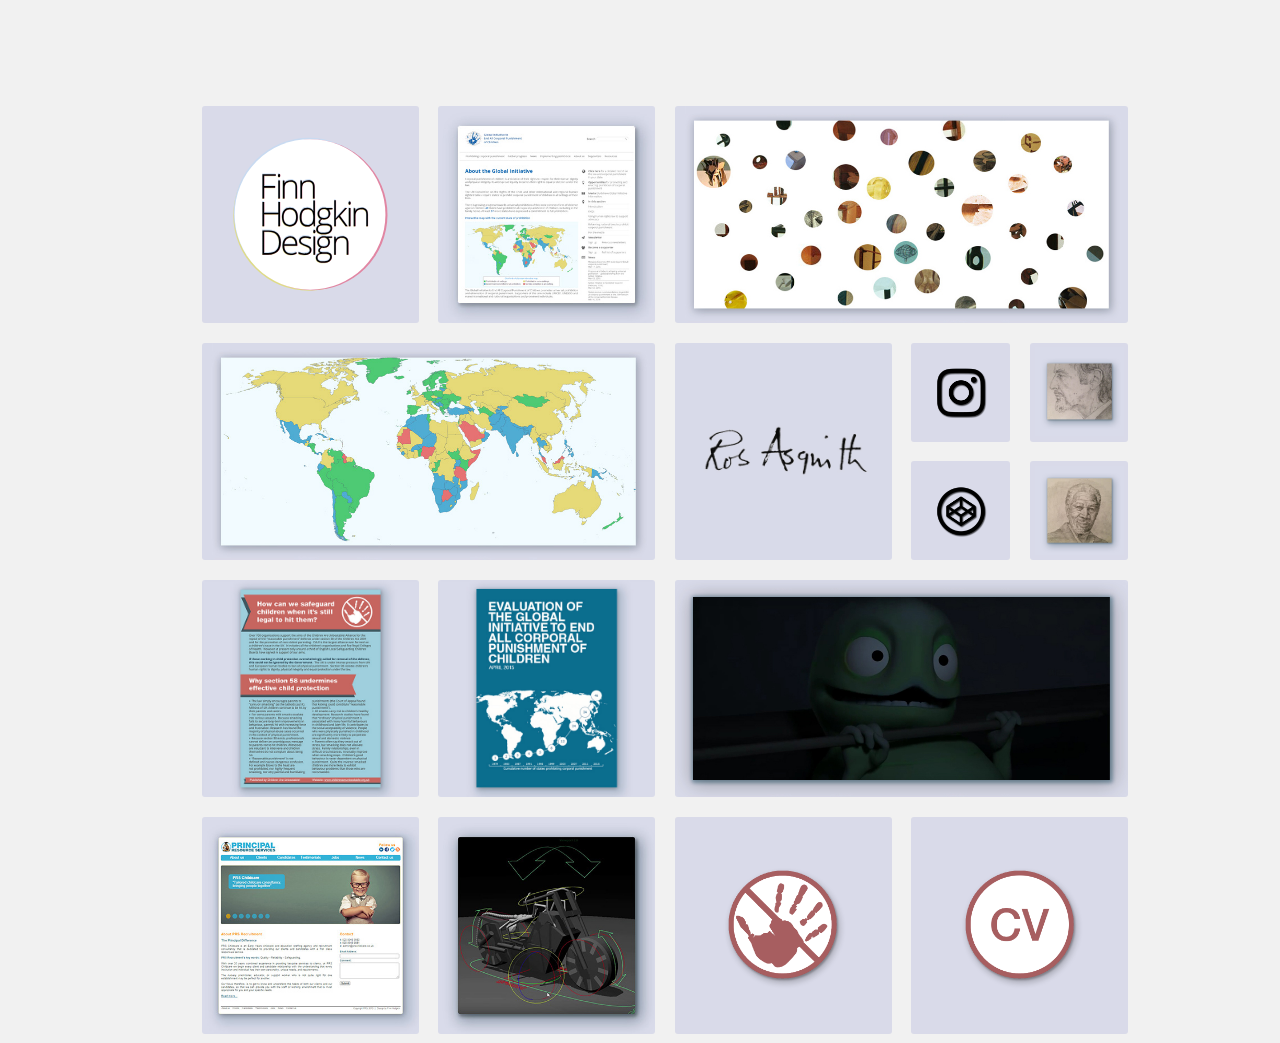
==== index.html @ 70758315 "Initial commit" ====
<!DOCTYPE html PUBLIC "-//W3C//DTD XHTML 1.1//EN" 
   "http://www.w3.org/TR/xhtml11/DTD/xhtml11.dtd">
<html xmlns="http://www.w3.org/1999/xhtml" xml:lang="en">

<head>
<title>Finn Hodgkin Design</title>
<meta http-equiv="content-type" content="text/html; charset=utf-8" />
<meta name="viewport" content="initial-scale=1">

<link rel="stylesheet" href="style.css" type="text/css" media="screen,projection" />
<script src="https://ajax.googleapis.com/ajax/libs/jquery/1.11.1/jquery.min.js"></script>

<script type='text/javascript'>
$(document).ready(function(){	
	var i = 1;
	var active = "";
	var current = "";
		
	$('.image1').click(function(event) {
		event.preventDefault();			
		$(".timage").fadeIn(300).addClass('active-slide').addClass('timagec');		
    });
	$('.image2').click(function(event) {
		event.preventDefault();			
		$(".timage").fadeIn(300).addClass('active-slide').removeClass('timageb').removeClass('timagec').addClass('timagea');		
    });
	$('.image3').click(function(event) {
		event.preventDefault();			
		$(".timage").fadeIn(300).addClass('active-slide').removeClass('timagec').addClass('timageb');		
    });
	$('.timage').on('click', function(){
		$(".timage").fadeOut(300).removeClass('active-slide');		
    });
	
	$('#wrapper a').bind('click', function(e){
		current = $(this).attr("href");
		
		if($('#hiddenMobileTest').css('float') === 'left'){
			if(active === current){
				console.log(active, current);
			}
			else{
				e.preventDefault();
				console.log(active, current);
				active = $(this).attr("href");
			}
		}
		});
	
	});
	
	
	
$(window).on('load resize', function () {
    var div = $('.smallBox');
	var div2 = $('.bigBox');
	var div4 = $('.tinyBox');
	var timage = $('.timage');
    var width = div.width();
	var div3 = $('#wrapper');
    var marginL = div3.css('margin-left').replace("px", "");
	var width3 = div4.width();	
	var margin = marginL / 2;	
	var timageS = width*2;
	
	var getMargin = +div.css('margin-left').replace("px", "");
	
	div4.css('height', width3);
	div3.css('marginTop', margin + "px");
	div3.css('marginBottom', margin + "px");    
    div.css('height', width);
	div2.css('height', width);	
	timage.css('margin', getMargin + "px")
	timage.css('height', ((width + getMargin)*2));
	timage.css('width', ((width + getMargin)*2));
	});	
	
</script>
</head>
 
<body>
	<div id="wrapper">	
		
		<div class="smallBox" style="background:url('images/LogoWhite.svg') center center no-repeat #d9dae9;background-size: 75% 75%;">
			<div class="boxNoHover">
				<div style="padding-top:50%;padding-top:50%;"></div>
			</div>				
		</div>		
		<a href="DraftGIHome/GI-draft.html" target="_blank">
			<div class="smallBox" class="smallBox" style="background:url('images/GI-Draft.jpg') center center no-repeat #d9dae9; background-size: 124% 124%;">
				<div class="boxHover"></div>				
				<div class="textLine lineLeft"></div>
				<div class="textSlide slideLeft"><h3 style="color:#ec008c;">Global Initiative</h3>2016<br/><br/>First draft pre-code redesign of the Global Initiative website.</div>
			</div>
		</a>	
				
		<a href="http://www.kevinhope.co.uk/" target="_blank">
			<div class="bigBox" style="background:url('images/kevin.jpg') center center no-repeat #fff;background-size: 100% 100%;">
				<div class="boxHover"></div>
				<div class="textLineBig"></div>
				<div class="textSlideBig"><h3 style="color:#ec008c;">Kevin Hope</h3>2009<br/><br/>Portfolio site for the illustrator and sculptor Kevin Hope.</div>
				<div class="textLineBigHR"></div>
			</div>
		</a>
		<a href="http://www.endcorporalpunishment.org/interactive-map" target="_blank">
			<div class="bigBox" style="background:url('images/map.jpg') center center no-repeat #000;background-size: 100% 100%;">
					<div class="boxHover"></div>
					<div class="textLineBig" style="height:100%;"></div>
					<div class="textSlideBig" style="height:90%;"><h3 style="color:#ec008c;">Interactive map</h3>2016<br/><br/>An interactive map of the world displaying the current status of the law on corporal punishment in every state and territory. <br/><br/>Design and implementation by Finn Hodgkin.</div>
			</div>
		</a>	
		<div class="clearBig"></div>
		<div class="imageBox">
			<div class="timage">
				<p class="closeTimage">click to close</p>
			</div>
		</div>
		
		<a href="http://www.rosasquith.co.uk/" target="_blank">	
			<div class="smallBox" style="background:url('images/ros.jpg') center center no-repeat #d9dae9;background-size: 100%;">		
					<div class="boxHover"></div>
					<div class="textLine lineCenter"></div>
					<div class="textSlide slideCenter"><h3 style="color:#ec008c;">Ros Asquith</h3>2015<br/><br/>Migrated site to Wordpress. Full re-design currently in progress.</div>
			</div>
		</a>
		<a href="https://www.instagram.com/finnstagram90/" target="_blank">
			<div class="tinyBox" style="background:url('images/insta.png') center center no-repeat #d9dae9; background-size: 75% 75%;">
				<div class="boxHover"></div>	
				<div class="textSlide slideTiny"><h3 style="text-align: center; color:#ec008c;"><br /><br />Instagram</h3></div>
							
			</div>
		</a>
		
		
		<a href="" class="image3">
			<div class="tinyBox" style="background:url('images/al.jpg') center center no-repeat #d9dae9; background-size: 90% 90%;">
				<div class="boxHover"></div>	
				<div class="textSlide slideTiny"><h3 style="text-align: center; color:#ec008c;"><br /><br />View</h3></div>
				
			</div>
		</a>
		<a href="http://codepen.io/finnhodgkin/" target="_blank">
			<div class="tinyBox" style="background:url('images/codepen.png') center center no-repeat #d9dae9; background-size: 75% 75%;">
				<div class="boxHover"></div>	
				<div class="textSlide slideTiny"><h3 style="text-align: center; color:#ec008c;"><br /><br />Codepen</h3></div>
							
			</div>
		</a>
		<a href="" class="image2">
			<div class="tinyBox" style="background:url('images/morgan.jpg') center center no-repeat #d9dae9; background-size: 90% 90%;">
				<div class="boxHover"></div>	
				<div class="textSlide slideTiny"><h3 style="text-align: center; color:#ec008c;"><br /><br />View</h3></div>
				
			</div>
		</a>
		
		
		<div class="clear"></div>
		<a href="images/LeafletCAU.pdf" target="_blank">
			<div class="smallBox" style="background:url('images/leaflet.jpg') center center no-repeat #d9dae9;background-size: 100% 100%;">
				<div class="boxHover"></div>				
				<div class="textLine"></div>
				<div class="textSlide"><h3 style="color:#fee900;">Children Are Unbeatable!</h3>2015<br/><br/>Recruitment leaflet for the Children Are Unbeatable! Alliance UK.</div>
			</div>
		</a>
		<a href="images/GI-Evaluation.pdf" target="_blank">
			<div class="smallBox" style="background:url('images/gi-evaluation.jpg') center center no-repeat #d9dae9;background-size: 100% 100%;">
				<div class="boxHover"></div>				
				<div class="textLine lineRight"></div>
				<div class="textSlide slideRight"><h3 style="color:#fee900;">Global Initiative</h3>2015<br/><br/>Sixty page evaluation report for the Global Initiative. Layout and design by Finn.</div>
			</div>
		</a>
		<a href="https://www.youtube.com/watch?v=z1DUtppc62E" target="_blank">
			<div class="bigBox" style="background:url('images/paint.jpg') center center no-repeat #000;background-size: 100% 100%;">
					<div class="boxHover"></div>
					<div class="textLineBig" style="height:100%;"></div>
					<div class="textSlideBig" style="height:90%;"><h3 style="color:#00aeef;">Scenes from Paint</h3>2012<br/><br/>Rendered scenes from an unfinished CGI animation project.<br/><br/>Rendering, lighting, rigging and animation by Finn Hodgkin.</div>
			</div>
		</a>
		<a href="https://www.prs-recruitment.net" target="_blank">
			<div class="smallBox" style="background:url('images/PRS.jpg') center center no-repeat #d9dae9;background-size: 124% 124%;">
					<div class="boxHover"></div>	
					<div class="textLine"></div>
					<div class="textSlide"><h3 style="color:#ec008c;">PRS Recruitment</h3>2013<br/><br/>Wordpress re-design for an early years recruitment agency.</div>
			</div>
		</a>
		<a href="https://www.youtube.com/watch?v=R2-qhU2snUc" target="_blank">
			<div class="smallBox" class="smallBox" style="background:url('images/rigging.jpg') center center no-repeat #d9dae9; background-size: 124% 124%;">
				<div class="boxHover"></div>				
				<div class="textLine lineRight"></div>
				<div class="textSlide slideRight"><h3 style="color:#00aeef;">Rigging reel</h3>2012<br/><br/>Reel of rigging work in Maya.</div>
			</div>
		</a>		
		<a href="http://www.childrenareunbeatable.org.uk/" class="touch" target="_blank">
			<div class="smallBox" style="background:url('images/CAU.png') center center no-repeat #d9dae9;background-size: 60% 60%;">
				<div class="boxHover"></div>				
				<div class="textLine"></div>
				<div class="textSlide"><h3 style="color:#ec008c;">Children Are Unbeatable!</h3>2015<br/><br/>Responsive website and logo design for an anti-smacking charity based in the UK.</div>
			</div>
		</a>		
		<a href="images/FinnHodgkin-CV-2016.pdf" class="touch" target="_blank">
			<div class="smallBox" style="background:url('images/CV.png') center center no-repeat #d9dae9;background-size: 60% 60%;">
				<div class="boxHover"></div>				
				<div class="textLine lineRight"></div>
				<div class="textSlide slideRight"><h3 style="color:#fee900;">CV</h3>2016<br/><br/>Up to date PDF with information on Finn's employment and education history.</div>
			</div>
		</a>
		
		<div class="clear"></div>
		<div id="hiddenMobileTest"></div>
		
	</div>
	
	<div class="testing"></div>
	
</body>
</html>
---- style.css ----
body, html {margin: 0;padding:0;height: 100%;
	font-family: 'Century Gothic', sans-serif;
	font-size: .9vw;
	background-color: #f1f1f1;
}
#wrapper{
	width: 77%;
	margin-left: 15%;
	margin-right: 15%;
	overflow: hidden;}

/*--------------TITLETEXT---------------*/
.title{
	font-size: 2.1vw;
	text-shadow: none;
	margin-top: 22.5%;
	padding-top: 0%;}
h1 {margin: 0;padding: 0;font-weight: normal;
	font-size: 4vw;}
h2 {font-weight: normal;margin: 0;text-align: left;
	padding-left: 10.5%;padding-right: 5%;
	font-size: 1.7vw;
	text-shadow: .5px .5px #3080d2;}
h3 {margin: 0;padding: 0;font-weight: normal;
	font-size: 1.1vw;
	text-shadow: .3px .3px #000;}

/*--------------MAINBOXES---------------*/
.tinyBox{background-color: #d9dae9;overflow: hidden;float: left;position: relative;
	width: 10%;
	margin: 1%; border-radius: 3px;}
.smallBox{float: left;position: relative;overflow: hidden;background-color: #d9dae9;
	width: 22%;
	margin: 1%; border-radius: 3px;}
.bigBox{
	width: 46%;
	background-color: #ebebeb;
	overflow: hidden;
	margin: 1%;
	float: left;
	position: relative; border-radius: 3px;
}


/*--------------IMAGEBOX---------------*/
.imageBox{position: relative; width: 0px; height: 0px;z-index: 15; float: left; background-color: #000;}
.timage{
	position: absolute;
	z-index: 15;
	display: none;
	background:url('images/faces.jpg') center center no-repeat #d9dae9; background-size: 100% 100%;
}
.closeTimage{text-align:center;padding-top:4.5%;color:#9194a6;font-size:135%;}
.timagea{background:url('images/morgan.jpg') center center no-repeat #d9dae9; background-size: 100% 100%;}.timageb{background:url('images/al.jpg') center center no-repeat #d9dae9; background-size: 100% 100%;}.timagec{background:url('images/faces.jpg') center center no-repeat #d9dae9; background-size: 100% 100%;}
.active-slide{
	display: block;
}


/*-------TEXT-BOXES-AND-HOVERS---------*/
.textSlide{
	top:0;left:0;
	position: absolute;
	margin-left:-105%;
	transition: all .6s ease;
	margin-top: 47%;
	width: 90%;
	height: 48%;
	padding: 5%;
	background: rgba(9,13,37,0.85);
}
.textLine{
	top:0;left:0;
	position: absolute;
	margin-left:105%;
	transition: all .6s ease;
	width: 100%;
	margin-top: 43%;
	height: 4%;
	background: #f1f1f1;
}
.slideCenter{margin-top:52.5%;}
.lineCenter{margin-top:48.5%;}
.slideRight{
	margin-left: 105%;
}
.lineRight{
	margin-left:-105%;
}
.slideTiny{height: 90%;margin: 0;opacity:0;}
.slideBot{margin-top:105%;}.slideTop{margin-top:-105%;}
.textSlideBig{
	top:0;left:0;
	position: absolute;
	background: rgba(9,13,37,0.85);
	height: 35%;
	width: 39%;
	padding: 5%;
	margin-top: -105%;
	transition: all .6s ease;
}
.textLineBig{
	top:0;left:0;position: absolute;
	background: #f1f1f1;
	height: 56%;
	width: 2%;
	margin-left: 49%;
	margin-top: 105%;
	transition: all .6s ease;
}
.textLineBigHR{
	top:0;left:0;position: absolute;
	background: #f1f1f1;
	height: 4%;
	width: 51%;
	margin-left: 105%;
	margin-top: 26.5%;
	transition: all .6s ease;
}
.boxNoHover{top:0;left:0;position:absolute;padding:0;width: 100%;height: 100%;opacity:0;}
.boxHover{top:0;left:0;position:absolute;padding:0;width: 100%;height: 100%;opacity:0;background: rgb(38,40,43);transition: all 0.5s ease;}
.smallBox:hover .boxHover, .bigBox:hover .boxHover, .tinyBox:hover .boxHover{margin:0;opacity:.3;}
.smallBox:hover .textSlide, .bigBox:hover .textSlide, .smallBox:hover .textLine, .bigBox:hover .textLine{margin-left: 0;}
.bigBox:hover .textSlideBig, .bigBox:hover .textLineBig{margin-top: 0;}
.bigBox:hover .textLineBigHR{margin-left: 0;}
.tinyBox:hover .slideTiny{margin: 0;opacity:1;}


/*----------------CLEAR-AND-MISC--------------------*/
.clear{	clear: both;margin: 0;padding: 0;}
a{color: #dee0ff;}


/*-----------MOBILE AND SMALLER SCREEN--------------*/
@media screen
and (max-width: 900px) {
	#wrapper{width:98%;margin-left:1%;margin-right:1%;}
	.tinyBox{width:24%; margin:.5%;}
	.bigBox{width:99%; margin:.5%;}
	.smallBox{width:49%; margin:.5%;}
	.textSlideBig{width:39.5%;}
	.textLine{height:2%; margin-top: 45%}.textLineBig{width:1%;margin-left:49.5%;}.textLineBigHR{height:2%;width:50.5%;margin-top: 27.8%;}
	body{font-size: 2.2vw;}
	h2{font-size: 5.5vw;}
	.title{font-size: 5.8vw;}
	h3{font-size: 2.8vw;}
	.timage{margin-left:.5%; width: 99%; margin-right:.5%; float: left;}
	.clearBig{clear:both;}
	.slideCenter{margin-top:52%;}
	.lineCenter{margin-top:50%;}
}
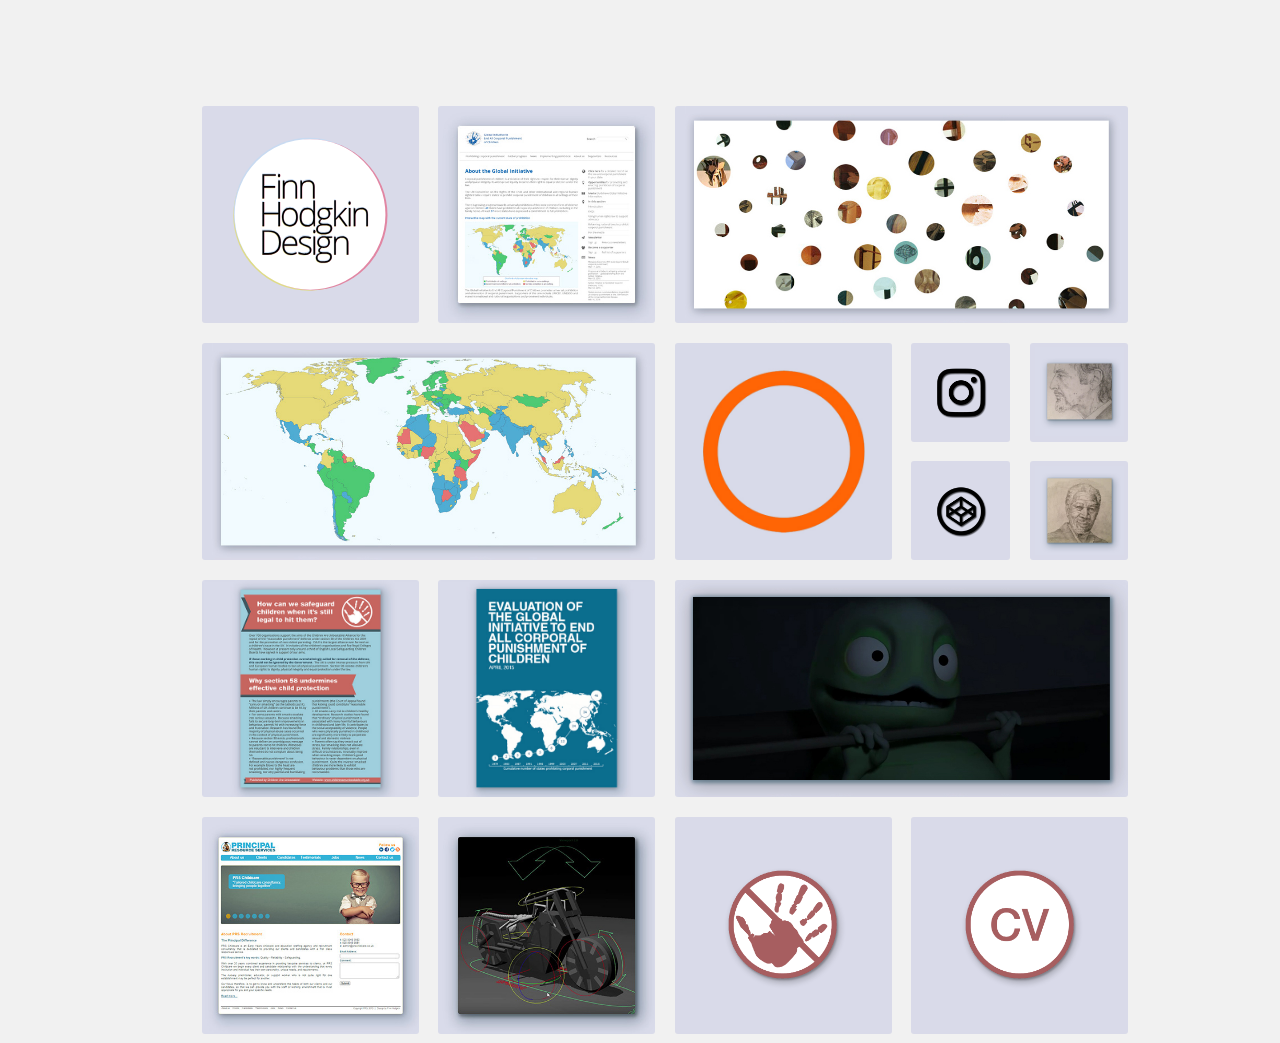
==== commit a72bb10f: "text change" ====
--- a/index.html
+++ b/index.html
@@ -1,5 +1,5 @@
 
-<!DOCTYPE html PUBLIC "-//W3C//DTD XHTML 1.1//EN" 
+<!DOCTYPE html PUBLIC "-//W3C//DTD XHTML 1.1//EN"
    "http://www.w3.org/TR/xhtml11/DTD/xhtml11.dtd">
 <html xmlns="http://www.w3.org/1999/xhtml" xml:lang="en">
 
@@ -12,30 +12,30 @@
 <script src="https://ajax.googleapis.com/ajax/libs/jquery/1.11.1/jquery.min.js"></script>
 
 <script type='text/javascript'>
-$(document).ready(function(){	
+$(document).ready(function(){
 	var i = 1;
 	var active = "";
 	var current = "";
-		
+
 	$('.image1').click(function(event) {
-		event.preventDefault();			
-		$(".timage").fadeIn(300).addClass('active-slide').addClass('timagec');		
+		event.preventDefault();
+		$(".timage").fadeIn(300).addClass('active-slide').addClass('timagec');
     });
 	$('.image2').click(function(event) {
-		event.preventDefault();			
-		$(".timage").fadeIn(300).addClass('active-slide').removeClass('timageb').removeClass('timagec').addClass('timagea');		
+		event.preventDefault();
+		$(".timage").fadeIn(300).addClass('active-slide').removeClass('timageb').removeClass('timagec').addClass('timagea');
     });
 	$('.image3').click(function(event) {
-		event.preventDefault();			
-		$(".timage").fadeIn(300).addClass('active-slide').removeClass('timagec').addClass('timageb');		
+		event.preventDefault();
+		$(".timage").fadeIn(300).addClass('active-slide').removeClass('timagec').addClass('timageb');
     });
 	$('.timage').on('click', function(){
-		$(".timage").fadeOut(300).removeClass('active-slide');		
-    });
-	
+		$(".timage").fadeOut(300).removeClass('active-slide');
+    });
+
 	$('#wrapper a').bind('click', function(e){
 		current = $(this).attr("href");
-		
+
 		if($('#hiddenMobileTest').css('float') === 'left'){
 			if(active === current){
 				console.log(active, current);
@@ -47,11 +47,11 @@
 			}
 		}
 		});
-	
+
 	});
-	
-	
-	
+
+
+
 $(window).on('load resize', function () {
     var div = $('.smallBox');
 	var div2 = $('.bigBox');
@@ -60,41 +60,41 @@
     var width = div.width();
 	var div3 = $('#wrapper');
     var marginL = div3.css('margin-left').replace("px", "");
-	var width3 = div4.width();	
-	var margin = marginL / 2;	
+	var width3 = div4.width();
+	var margin = marginL / 2;
 	var timageS = width*2;
-	
+
 	var getMargin = +div.css('margin-left').replace("px", "");
-	
+
 	div4.css('height', width3);
 	div3.css('marginTop', margin + "px");
-	div3.css('marginBottom', margin + "px");    
+	div3.css('marginBottom', margin + "px");
     div.css('height', width);
-	div2.css('height', width);	
+	div2.css('height', width);
 	timage.css('margin', getMargin + "px")
 	timage.css('height', ((width + getMargin)*2));
 	timage.css('width', ((width + getMargin)*2));
-	});	
-	
+	});
+
 </script>
 </head>
- 
+
 <body>
-	<div id="wrapper">	
-		
+	<div id="wrapper">
+
 		<div class="smallBox" style="background:url('images/LogoWhite.svg') center center no-repeat #d9dae9;background-size: 75% 75%;">
 			<div class="boxNoHover">
 				<div style="padding-top:50%;padding-top:50%;"></div>
-			</div>				
-		</div>		
+			</div>
+		</div>
 		<a href="DraftGIHome/GI-draft.html" target="_blank">
 			<div class="smallBox" class="smallBox" style="background:url('images/GI-Draft.jpg') center center no-repeat #d9dae9; background-size: 124% 124%;">
-				<div class="boxHover"></div>				
+				<div class="boxHover"></div>
 				<div class="textLine lineLeft"></div>
 				<div class="textSlide slideLeft"><h3 style="color:#ec008c;">Global Initiative</h3>2016<br/><br/>First draft pre-code redesign of the Global Initiative website.</div>
 			</div>
-		</a>	
-				
+		</a>
+
 		<a href="http://www.kevinhope.co.uk/" target="_blank">
 			<div class="bigBox" style="background:url('images/kevin.jpg') center center no-repeat #fff;background-size: 100% 100%;">
 				<div class="boxHover"></div>
@@ -109,64 +109,64 @@
 					<div class="textLineBig" style="height:100%;"></div>
 					<div class="textSlideBig" style="height:90%;"><h3 style="color:#ec008c;">Interactive map</h3>2016<br/><br/>An interactive map of the world displaying the current status of the law on corporal punishment in every state and territory. <br/><br/>Design and implementation by Finn Hodgkin.</div>
 			</div>
-		</a>	
+		</a>
 		<div class="clearBig"></div>
 		<div class="imageBox">
 			<div class="timage">
 				<p class="closeTimage">click to close</p>
 			</div>
 		</div>
-		
-		<a href="http://www.rosasquith.co.uk/" target="_blank">	
-			<div class="smallBox" style="background:url('images/ros.jpg') center center no-repeat #d9dae9;background-size: 100%;">		
+
+		<a href="colourgame/colourgame.html" target="_blank">
+			<div class="smallBox" style="background:url('images/colourgame.jpg') center center no-repeat #d9dae9;background-size: 100%;">
 					<div class="boxHover"></div>
 					<div class="textLine lineCenter"></div>
-					<div class="textSlide slideCenter"><h3 style="color:#ec008c;">Ros Asquith</h3>2015<br/><br/>Migrated site to Wordpress. Full re-design currently in progress.</div>
+					<div class="textSlide slideCenter"><h3 style="color:#ec008c;">Javascript Colour Game</h3>2016<br/><br/>Reflex browser game created with JavaScript.</div>
 			</div>
 		</a>
 		<a href="https://www.instagram.com/finnstagram90/" target="_blank">
 			<div class="tinyBox" style="background:url('images/insta.png') center center no-repeat #d9dae9; background-size: 75% 75%;">
-				<div class="boxHover"></div>	
+				<div class="boxHover"></div>
 				<div class="textSlide slideTiny"><h3 style="text-align: center; color:#ec008c;"><br /><br />Instagram</h3></div>
-							
-			</div>
-		</a>
-		
-		
+
+			</div>
+		</a>
+
+
 		<a href="" class="image3">
 			<div class="tinyBox" style="background:url('images/al.jpg') center center no-repeat #d9dae9; background-size: 90% 90%;">
-				<div class="boxHover"></div>	
+				<div class="boxHover"></div>
 				<div class="textSlide slideTiny"><h3 style="text-align: center; color:#ec008c;"><br /><br />View</h3></div>
-				
+
 			</div>
 		</a>
 		<a href="http://codepen.io/finnhodgkin/" target="_blank">
 			<div class="tinyBox" style="background:url('images/codepen.png') center center no-repeat #d9dae9; background-size: 75% 75%;">
-				<div class="boxHover"></div>	
+				<div class="boxHover"></div>
 				<div class="textSlide slideTiny"><h3 style="text-align: center; color:#ec008c;"><br /><br />Codepen</h3></div>
-							
+
 			</div>
 		</a>
 		<a href="" class="image2">
 			<div class="tinyBox" style="background:url('images/morgan.jpg') center center no-repeat #d9dae9; background-size: 90% 90%;">
-				<div class="boxHover"></div>	
+				<div class="boxHover"></div>
 				<div class="textSlide slideTiny"><h3 style="text-align: center; color:#ec008c;"><br /><br />View</h3></div>
-				
-			</div>
-		</a>
-		
-		
+
+			</div>
+		</a>
+
+
 		<div class="clear"></div>
 		<a href="images/LeafletCAU.pdf" target="_blank">
 			<div class="smallBox" style="background:url('images/leaflet.jpg') center center no-repeat #d9dae9;background-size: 100% 100%;">
-				<div class="boxHover"></div>				
+				<div class="boxHover"></div>
 				<div class="textLine"></div>
 				<div class="textSlide"><h3 style="color:#fee900;">Children Are Unbeatable!</h3>2015<br/><br/>Recruitment leaflet for the Children Are Unbeatable! Alliance UK.</div>
 			</div>
 		</a>
 		<a href="images/GI-Evaluation.pdf" target="_blank">
 			<div class="smallBox" style="background:url('images/gi-evaluation.jpg') center center no-repeat #d9dae9;background-size: 100% 100%;">
-				<div class="boxHover"></div>				
+				<div class="boxHover"></div>
 				<div class="textLine lineRight"></div>
 				<div class="textSlide slideRight"><h3 style="color:#fee900;">Global Initiative</h3>2015<br/><br/>Sixty page evaluation report for the Global Initiative. Layout and design by Finn.</div>
 			</div>
@@ -180,39 +180,39 @@
 		</a>
 		<a href="https://www.prs-recruitment.net" target="_blank">
 			<div class="smallBox" style="background:url('images/PRS.jpg') center center no-repeat #d9dae9;background-size: 124% 124%;">
-					<div class="boxHover"></div>	
+					<div class="boxHover"></div>
 					<div class="textLine"></div>
 					<div class="textSlide"><h3 style="color:#ec008c;">PRS Recruitment</h3>2013<br/><br/>Wordpress re-design for an early years recruitment agency.</div>
 			</div>
 		</a>
 		<a href="https://www.youtube.com/watch?v=R2-qhU2snUc" target="_blank">
 			<div class="smallBox" class="smallBox" style="background:url('images/rigging.jpg') center center no-repeat #d9dae9; background-size: 124% 124%;">
-				<div class="boxHover"></div>				
+				<div class="boxHover"></div>
 				<div class="textLine lineRight"></div>
 				<div class="textSlide slideRight"><h3 style="color:#00aeef;">Rigging reel</h3>2012<br/><br/>Reel of rigging work in Maya.</div>
 			</div>
-		</a>		
+		</a>
 		<a href="http://www.childrenareunbeatable.org.uk/" class="touch" target="_blank">
 			<div class="smallBox" style="background:url('images/CAU.png') center center no-repeat #d9dae9;background-size: 60% 60%;">
-				<div class="boxHover"></div>				
+				<div class="boxHover"></div>
 				<div class="textLine"></div>
 				<div class="textSlide"><h3 style="color:#ec008c;">Children Are Unbeatable!</h3>2015<br/><br/>Responsive website and logo design for an anti-smacking charity based in the UK.</div>
 			</div>
-		</a>		
+		</a>
 		<a href="images/FinnHodgkin-CV-2016.pdf" class="touch" target="_blank">
 			<div class="smallBox" style="background:url('images/CV.png') center center no-repeat #d9dae9;background-size: 60% 60%;">
-				<div class="boxHover"></div>				
+				<div class="boxHover"></div>
 				<div class="textLine lineRight"></div>
 				<div class="textSlide slideRight"><h3 style="color:#fee900;">CV</h3>2016<br/><br/>Up to date PDF with information on Finn's employment and education history.</div>
 			</div>
 		</a>
-		
+
 		<div class="clear"></div>
 		<div id="hiddenMobileTest"></div>
-		
+
 	</div>
-	
+
 	<div class="testing"></div>
-	
+
 </body>
-</html>+</html>
--- a/style.css
+++ b/style.css
@@ -34,7 +34,7 @@
 	margin: 1%; border-radius: 3px;}
 .bigBox{
 	width: 46%;
-	background-color: #ebebeb;
+	background-color: #d9dae9;
 	overflow: hidden;
 	margin: 1%;
 	float: left;
@@ -43,7 +43,7 @@
 
 
 /*--------------IMAGEBOX---------------*/
-.imageBox{position: relative; width: 0px; height: 0px;z-index: 15; float: left; background-color: #000;}
+.imageBox{position: relative; width: 0px; height: 0px;z-index: 15; float: left;}
 .timage{
 	position: absolute;
 	z-index: 15;
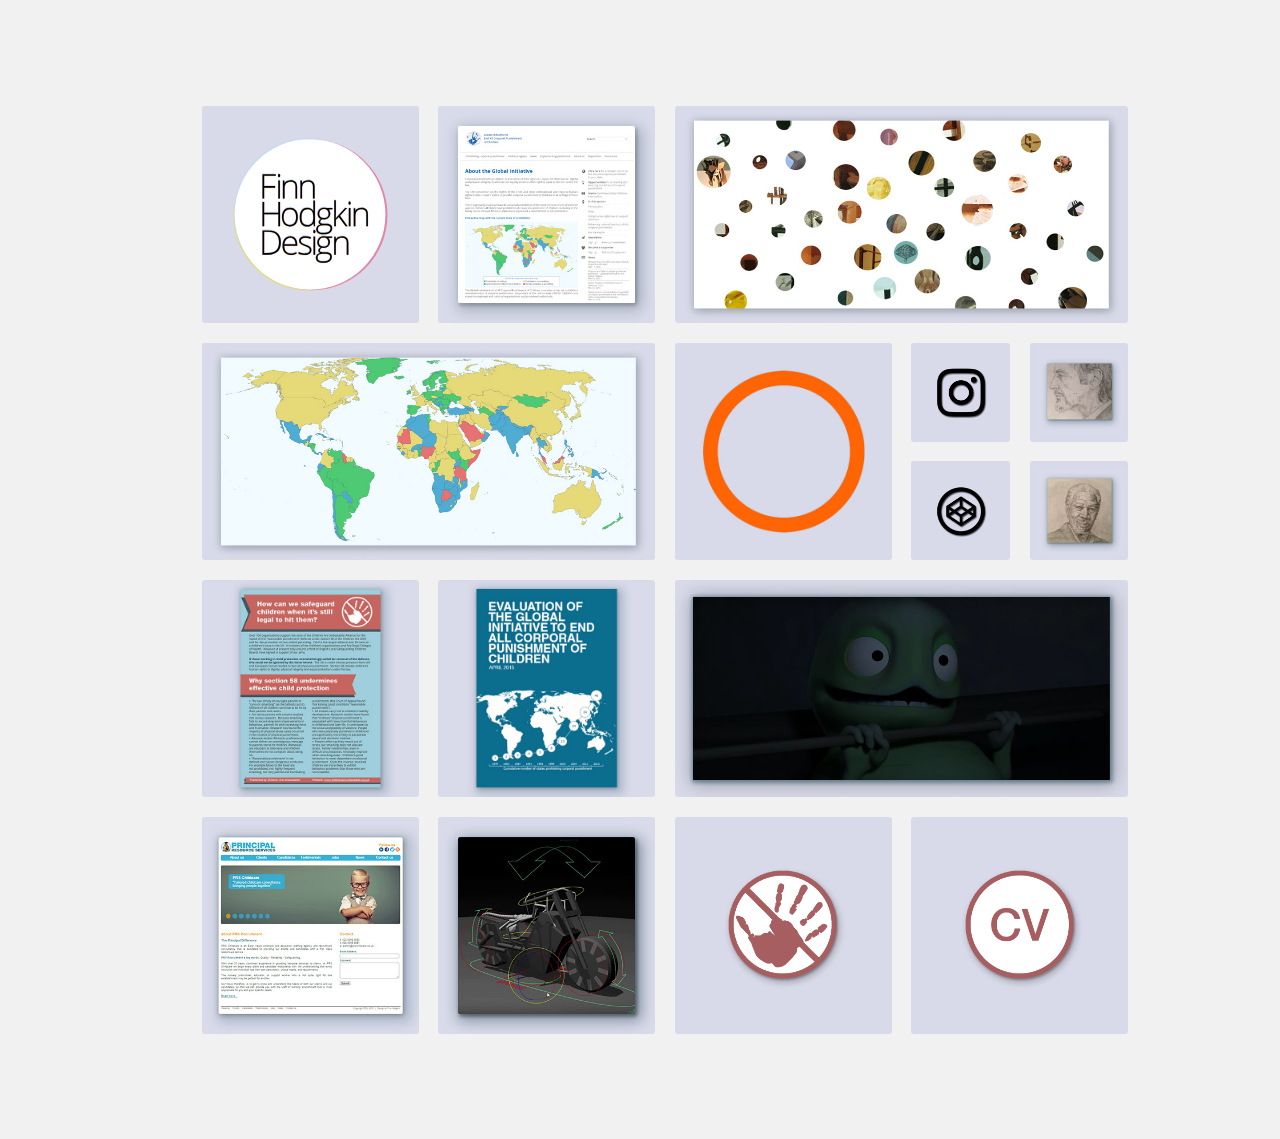
==== commit 110a831a: "Optimised a little" ====
--- a/index.html
+++ b/index.html
@@ -10,201 +10,108 @@
 
 <link rel="stylesheet" href="style.css" type="text/css" media="screen,projection" />
 <script src="https://ajax.googleapis.com/ajax/libs/jquery/1.11.1/jquery.min.js"></script>
-
-<script type='text/javascript'>
-$(document).ready(function(){
-	var i = 1;
-	var active = "";
-	var current = "";
-
-	$('.image1').click(function(event) {
-		event.preventDefault();
-		$(".timage").fadeIn(300).addClass('active-slide').addClass('timagec');
-    });
-	$('.image2').click(function(event) {
-		event.preventDefault();
-		$(".timage").fadeIn(300).addClass('active-slide').removeClass('timageb').removeClass('timagec').addClass('timagea');
-    });
-	$('.image3').click(function(event) {
-		event.preventDefault();
-		$(".timage").fadeIn(300).addClass('active-slide').removeClass('timagec').addClass('timageb');
-    });
-	$('.timage').on('click', function(){
-		$(".timage").fadeOut(300).removeClass('active-slide');
-    });
-
-	$('#wrapper a').bind('click', function(e){
-		current = $(this).attr("href");
-
-		if($('#hiddenMobileTest').css('float') === 'left'){
-			if(active === current){
-				console.log(active, current);
-			}
-			else{
-				e.preventDefault();
-				console.log(active, current);
-				active = $(this).attr("href");
-			}
-		}
-		});
-
-	});
-
-
-
-$(window).on('load resize', function () {
-    var div = $('.smallBox');
-	var div2 = $('.bigBox');
-	var div4 = $('.tinyBox');
-	var timage = $('.timage');
-    var width = div.width();
-	var div3 = $('#wrapper');
-    var marginL = div3.css('margin-left').replace("px", "");
-	var width3 = div4.width();
-	var margin = marginL / 2;
-	var timageS = width*2;
-
-	var getMargin = +div.css('margin-left').replace("px", "");
-
-	div4.css('height', width3);
-	div3.css('marginTop', margin + "px");
-	div3.css('marginBottom', margin + "px");
-    div.css('height', width);
-	div2.css('height', width);
-	timage.css('margin', getMargin + "px")
-	timage.css('height', ((width + getMargin)*2));
-	timage.css('width', ((width + getMargin)*2));
-	});
-
-</script>
+<script type='text/javascript' src="script.js"></script>
 </head>
 
 <body>
 	<div id="wrapper">
+		<div class="box" style="background-image:url('images/LogoWhite.svg'); background-size: 75% 75%;"></div>
 
-		<div class="smallBox" style="background:url('images/LogoWhite.svg') center center no-repeat #d9dae9;background-size: 75% 75%;">
-			<div class="boxNoHover">
-				<div style="padding-top:50%;padding-top:50%;"></div>
-			</div>
-		</div>
-		<a href="DraftGIHome/GI-draft.html" target="_blank">
-			<div class="smallBox" class="smallBox" style="background:url('images/GI-Draft.jpg') center center no-repeat #d9dae9; background-size: 124% 124%;">
-				<div class="boxHover"></div>
-				<div class="textLine lineLeft"></div>
-				<div class="textSlide slideLeft"><h3 style="color:#ec008c;">Global Initiative</h3>2016<br/><br/>First draft pre-code redesign of the Global Initiative website.</div>
-			</div>
+		<a href="DraftGIHome/GI-draft.html" class="box" style="background-image:url('images/GI-Draft.jpg'); background-size: 124% 124%;" target="_blank">
+			<div class="boxHover"></div>
+			<div class="textLine lineLeft"></div>
+			<div class="textSlide slideLeft"><h3 style="color:#ec008c;">Global Initiative</h3>2016<br/><br/>First draft pre-code redesign of the Global Initiative website.</div>
 		</a>
 
-		<a href="http://www.kevinhope.co.uk/" target="_blank">
-			<div class="bigBox" style="background:url('images/kevin.jpg') center center no-repeat #fff;background-size: 100% 100%;">
-				<div class="boxHover"></div>
-				<div class="textLineBig"></div>
-				<div class="textSlideBig"><h3 style="color:#ec008c;">Kevin Hope</h3>2009<br/><br/>Portfolio site for the illustrator and sculptor Kevin Hope.</div>
-				<div class="textLineBigHR"></div>
-			</div>
+		<a href="http://www.kevinhope.co.uk/" class="box bigBox" style="background-image:url('images/kevin.jpg'); background-size: 100% 100%" target="_blank">
+		  <div class="boxHover"></div>
+			<div class="textLineBig"></div>
+			<div class="textSlideBig"><h3 style="color:#ec008c;">Kevin Hope</h3>2009<br/><br/>Portfolio site for the illustrator and sculptor Kevin Hope.</div>
+			<div class="textLineBigHR"></div>
 		</a>
-		<a href="http://www.endcorporalpunishment.org/interactive-map" target="_blank">
-			<div class="bigBox" style="background:url('images/map.jpg') center center no-repeat #000;background-size: 100% 100%;">
-					<div class="boxHover"></div>
-					<div class="textLineBig" style="height:100%;"></div>
-					<div class="textSlideBig" style="height:90%;"><h3 style="color:#ec008c;">Interactive map</h3>2016<br/><br/>An interactive map of the world displaying the current status of the law on corporal punishment in every state and territory. <br/><br/>Design and implementation by Finn Hodgkin.</div>
-			</div>
+		<a href="http://www.endcorporalpunishment.org/interactive-map" class="box bigBox" style="background-image:url('images/map.jpg'); background-size: 100% 100%" target="_blank">
+			<div class="boxHover"></div>
+			<div class="textLineBig" style="height:100%;"></div>
+			<div class="textSlideBig" style="height:90%;"><h3 style="color:#ec008c;">Interactive map</h3>2016<br/><br/>An interactive map of the world displaying the current status of the law on corporal punishment in every state and territory. <br/><br/>Design and implementation by Finn Hodgkin.</div>
 		</a>
+
 		<div class="clearBig"></div>
+
 		<div class="imageBox">
 			<div class="timage">
 				<p class="closeTimage">click to close</p>
 			</div>
 		</div>
 
-		<a href="colourgame/colourgame.html" target="_blank">
-			<div class="smallBox" style="background:url('images/colourgame.jpg') center center no-repeat #d9dae9;background-size: 100%;">
-					<div class="boxHover"></div>
-					<div class="textLine lineCenter"></div>
-					<div class="textSlide slideCenter"><h3 style="color:#ec008c;">Javascript Colour Game</h3>2016<br/><br/>Reflex browser game created with JavaScript.</div>
-			</div>
+		<a href="colourgame/colourgame.html" target="_blank" class="box" style="background-image:url('images/colourgame.jpg');">
+			<div class="boxHover"></div>
+			<div class="textLine lineCenter"></div>
+			<div class="textSlide slideCenter"><h3 style="color:#ec008c;">Javascript Colour Game</h3>2016<br/><br/>Reflex browser game created with JavaScript.</div>
 		</a>
-		<a href="https://www.instagram.com/finnstagram90/" target="_blank">
-			<div class="tinyBox" style="background:url('images/insta.png') center center no-repeat #d9dae9; background-size: 75% 75%;">
+
+		<a href="https://www.instagram.com/finnstagram90/" target="_blank" class="box tinyBox" style="background-image:url('images/insta.png'); background-size: 75% 75%;">
 				<div class="boxHover"></div>
 				<div class="textSlide slideTiny"><h3 style="text-align: center; color:#ec008c;"><br /><br />Instagram</h3></div>
-
-			</div>
 		</a>
 
 
-		<a href="" class="image3">
-			<div class="tinyBox" style="background:url('images/al.jpg') center center no-repeat #d9dae9; background-size: 90% 90%;">
+		<a href="" class="image3 box tinyBox" style="background-image:url('images/al.jpg'); background-size: 90% 90%;">
 				<div class="boxHover"></div>
 				<div class="textSlide slideTiny"><h3 style="text-align: center; color:#ec008c;"><br /><br />View</h3></div>
+		</a>
 
-			</div>
-		</a>
-		<a href="http://codepen.io/finnhodgkin/" target="_blank">
-			<div class="tinyBox" style="background:url('images/codepen.png') center center no-repeat #d9dae9; background-size: 75% 75%;">
+		<a href="http://codepen.io/finnhodgkin/" target="_blank" class="box tinyBox" style="background-image:url('images/codepen.png'); background-size: 75%">
 				<div class="boxHover"></div>
 				<div class="textSlide slideTiny"><h3 style="text-align: center; color:#ec008c;"><br /><br />Codepen</h3></div>
+		</a>
 
-			</div>
-		</a>
-		<a href="" class="image2">
-			<div class="tinyBox" style="background:url('images/morgan.jpg') center center no-repeat #d9dae9; background-size: 90% 90%;">
+		<a href="" class="image2 box tinyBox" style="background-image:url('images/morgan.jpg'); background-size: 90% 90%;">
 				<div class="boxHover"></div>
 				<div class="textSlide slideTiny"><h3 style="text-align: center; color:#ec008c;"><br /><br />View</h3></div>
-
-			</div>
 		</a>
 
+		<div class="clear"></div>
 
-		<div class="clear"></div>
-		<a href="images/LeafletCAU.pdf" target="_blank">
-			<div class="smallBox" style="background:url('images/leaflet.jpg') center center no-repeat #d9dae9;background-size: 100% 100%;">
+		<a href="images/LeafletCAU.pdf" target="_blank" class="box" style="background-image:url('images/leaflet.jpg')">
 				<div class="boxHover"></div>
 				<div class="textLine"></div>
 				<div class="textSlide"><h3 style="color:#fee900;">Children Are Unbeatable!</h3>2015<br/><br/>Recruitment leaflet for the Children Are Unbeatable! Alliance UK.</div>
-			</div>
 		</a>
-		<a href="images/GI-Evaluation.pdf" target="_blank">
-			<div class="smallBox" style="background:url('images/gi-evaluation.jpg') center center no-repeat #d9dae9;background-size: 100% 100%;">
+
+		<a href="images/GI-Evaluation.pdf" target="_blank" class="box" style="background-image:url('images/gi-evaluation.jpg')">
 				<div class="boxHover"></div>
 				<div class="textLine lineRight"></div>
 				<div class="textSlide slideRight"><h3 style="color:#fee900;">Global Initiative</h3>2015<br/><br/>Sixty page evaluation report for the Global Initiative. Layout and design by Finn.</div>
-			</div>
 		</a>
-		<a href="https://www.youtube.com/watch?v=z1DUtppc62E" target="_blank">
-			<div class="bigBox" style="background:url('images/paint.jpg') center center no-repeat #000;background-size: 100% 100%;">
+
+		<a href="https://www.youtube.com/watch?v=z1DUtppc62E" target="_blank" class="box bigBox" style="background-image:url('images/paint.jpg'); background-size: 100% 100%">
 					<div class="boxHover"></div>
 					<div class="textLineBig" style="height:100%;"></div>
 					<div class="textSlideBig" style="height:90%;"><h3 style="color:#00aeef;">Scenes from Paint</h3>2012<br/><br/>Rendered scenes from an unfinished CGI animation project.<br/><br/>Rendering, lighting, rigging and animation by Finn Hodgkin.</div>
-			</div>
 		</a>
-		<a href="https://www.prs-recruitment.net" target="_blank">
-			<div class="smallBox" style="background:url('images/PRS.jpg') center center no-repeat #d9dae9;background-size: 124% 124%;">
+
+		<a href="https://www.prs-recruitment.net" target="_blank" class="box" style="background-image:url('images/PRS.jpg'); background-size: 124% 124%;">
 					<div class="boxHover"></div>
 					<div class="textLine"></div>
 					<div class="textSlide"><h3 style="color:#ec008c;">PRS Recruitment</h3>2013<br/><br/>Wordpress re-design for an early years recruitment agency.</div>
-			</div>
 		</a>
-		<a href="https://www.youtube.com/watch?v=R2-qhU2snUc" target="_blank">
-			<div class="smallBox" class="smallBox" style="background:url('images/rigging.jpg') center center no-repeat #d9dae9; background-size: 124% 124%;">
+
+		<a href="https://www.youtube.com/watch?v=R2-qhU2snUc" target="_blank" class="box" style="background-image:url('images/rigging.jpg'); background-size: 124% 124%;">
 				<div class="boxHover"></div>
 				<div class="textLine lineRight"></div>
 				<div class="textSlide slideRight"><h3 style="color:#00aeef;">Rigging reel</h3>2012<br/><br/>Reel of rigging work in Maya.</div>
-			</div>
 		</a>
-		<a href="http://www.childrenareunbeatable.org.uk/" class="touch" target="_blank">
-			<div class="smallBox" style="background:url('images/CAU.png') center center no-repeat #d9dae9;background-size: 60% 60%;">
+    
+		<a href="http://www.childrenareunbeatable.org.uk/" target="_blank" class="box" style="background-image:url('images/CAU.png');background-size: 60% 60%;">
 				<div class="boxHover"></div>
 				<div class="textLine"></div>
 				<div class="textSlide"><h3 style="color:#ec008c;">Children Are Unbeatable!</h3>2015<br/><br/>Responsive website and logo design for an anti-smacking charity based in the UK.</div>
-			</div>
 		</a>
-		<a href="images/FinnHodgkin-CV-2016.pdf" class="touch" target="_blank">
-			<div class="smallBox" style="background:url('images/CV.png') center center no-repeat #d9dae9;background-size: 60% 60%;">
+
+		<a href="images/FinnHodgkin-CV-2016.pdf" target="_blank" class="box" style="background-image:url('images/CV.png'); background-size: 60% 60%;">
 				<div class="boxHover"></div>
 				<div class="textLine lineRight"></div>
 				<div class="textSlide slideRight"><h3 style="color:#fee900;">CV</h3>2016<br/><br/>Up to date PDF with information on Finn's employment and education history.</div>
-			</div>
 		</a>
 
 		<div class="clear"></div>
@@ -212,7 +119,5 @@
 
 	</div>
 
-	<div class="testing"></div>
-
 </body>
 </html>
--- a/style.css
+++ b/style.css
@@ -1,4 +1,6 @@
-body, html {margin: 0;padding:0;height: 100%;
+body, html {
+	margin: 0;
+	padding:0;
 	font-family: 'Century Gothic', sans-serif;
 	font-size: .9vw;
 	background-color: #f1f1f1;
@@ -7,51 +9,58 @@
 	width: 77%;
 	margin-left: 15%;
 	margin-right: 15%;
-	overflow: hidden;}
+	overflow: hidden;
+}
 
-/*--------------TITLETEXT---------------*/
-.title{
-	font-size: 2.1vw;
-	text-shadow: none;
-	margin-top: 22.5%;
-	padding-top: 0%;}
-h1 {margin: 0;padding: 0;font-weight: normal;
-	font-size: 4vw;}
-h2 {font-weight: normal;margin: 0;text-align: left;
-	padding-left: 10.5%;padding-right: 5%;
-	font-size: 1.7vw;
-	text-shadow: .5px .5px #3080d2;}
-h3 {margin: 0;padding: 0;font-weight: normal;
-	font-size: 1.1vw;
-	text-shadow: .3px .3px #000;}
+/*--------------TITLES---------------*/
+h3 {margin:0;padding:0;
+	font-weight: normal;
+	font-size: 1.1vw;}
 
 /*--------------MAINBOXES---------------*/
-.tinyBox{background-color: #d9dae9;overflow: hidden;float: left;position: relative;
+.box{
+	background-color: #d9dae9;
+	overflow: hidden;
+	float: left;
+	position: relative;
+	background-position: center center;
+	background-repeat: no-repeat;
+	width: 22%;
+	margin: 1%;
+	border-radius: 3px;
+	background-size: 100%;
+}
+.tinyBox{
 	width: 10%;
-	margin: 1%; border-radius: 3px;}
-.smallBox{float: left;position: relative;overflow: hidden;background-color: #d9dae9;
-	width: 22%;
 	margin: 1%; border-radius: 3px;}
 .bigBox{
 	width: 46%;
-	background-color: #d9dae9;
-	overflow: hidden;
-	margin: 1%;
-	float: left;
-	position: relative; border-radius: 3px;
 }
 
 
 /*--------------IMAGEBOX---------------*/
-.imageBox{position: relative; width: 0px; height: 0px;z-index: 15; float: left;}
+.imageBox{
+	position: relative;
+	width: 0px;
+	height: 0px;
+	z-index: 15;
+	float: left;
+}
 .timage{
 	position: absolute;
-	z-index: 15;
 	display: none;
-	background:url('images/faces.jpg') center center no-repeat #d9dae9; background-size: 100% 100%;
+	background:url('morgan.jpg') center center no-repeat #d9dae9; background-size: 100% 100%;
 }
-.closeTimage{text-align:center;padding-top:4.5%;color:#9194a6;font-size:135%;}
-.timagea{background:url('images/morgan.jpg') center center no-repeat #d9dae9; background-size: 100% 100%;}.timageb{background:url('images/al.jpg') center center no-repeat #d9dae9; background-size: 100% 100%;}.timagec{background:url('images/faces.jpg') center center no-repeat #d9dae9; background-size: 100% 100%;}
+.closeTimage{
+	text-align:center;
+	padding-top:4.5%;
+	color:#9194a6;
+	font-size:135%;}
+.timagea{
+	background-image:url('images/morgan.jpg');
+}
+.timageb{
+	background-image:url('images/al.jpg')}
 .active-slide{
 	display: block;
 }
@@ -117,10 +126,9 @@
 	margin-top: 26.5%;
 	transition: all .6s ease;
 }
-.boxNoHover{top:0;left:0;position:absolute;padding:0;width: 100%;height: 100%;opacity:0;}
 .boxHover{top:0;left:0;position:absolute;padding:0;width: 100%;height: 100%;opacity:0;background: rgb(38,40,43);transition: all 0.5s ease;}
-.smallBox:hover .boxHover, .bigBox:hover .boxHover, .tinyBox:hover .boxHover{margin:0;opacity:.3;}
-.smallBox:hover .textSlide, .bigBox:hover .textSlide, .smallBox:hover .textLine, .bigBox:hover .textLine{margin-left: 0;}
+.box:hover .boxHover, .bigBox:hover .boxHover, .tinyBox:hover .boxHover{margin:0;opacity:.3;}
+.box:hover .textSlide, .bigBox:hover .textSlide, .box:hover .textLine, .bigBox:hover .textLine{margin-left: 0;}
 .bigBox:hover .textSlideBig, .bigBox:hover .textLineBig{margin-top: 0;}
 .bigBox:hover .textLineBigHR{margin-left: 0;}
 .tinyBox:hover .slideTiny{margin: 0;opacity:1;}
@@ -132,14 +140,15 @@
 
 
 /*-----------MOBILE AND SMALLER SCREEN--------------*/
-@media screen
-and (max-width: 900px) {
+@media screen and (max-width: 900px) {
 	#wrapper{width:98%;margin-left:1%;margin-right:1%;}
+	.box{width:49%; margin:.5%;}
 	.tinyBox{width:24%; margin:.5%;}
 	.bigBox{width:99%; margin:.5%;}
-	.smallBox{width:49%; margin:.5%;}
 	.textSlideBig{width:39.5%;}
-	.textLine{height:2%; margin-top: 45%}.textLineBig{width:1%;margin-left:49.5%;}.textLineBigHR{height:2%;width:50.5%;margin-top: 27.8%;}
+	.textLine{height:2%; margin-top: 45%}
+	.textLineBig{width:1%;margin-left:49.5%;}
+	.textLineBigHR{height:2%;width:50.5%;margin-top: 27.8%;}
 	body{font-size: 2.2vw;}
 	h2{font-size: 5.5vw;}
 	.title{font-size: 5.8vw;}
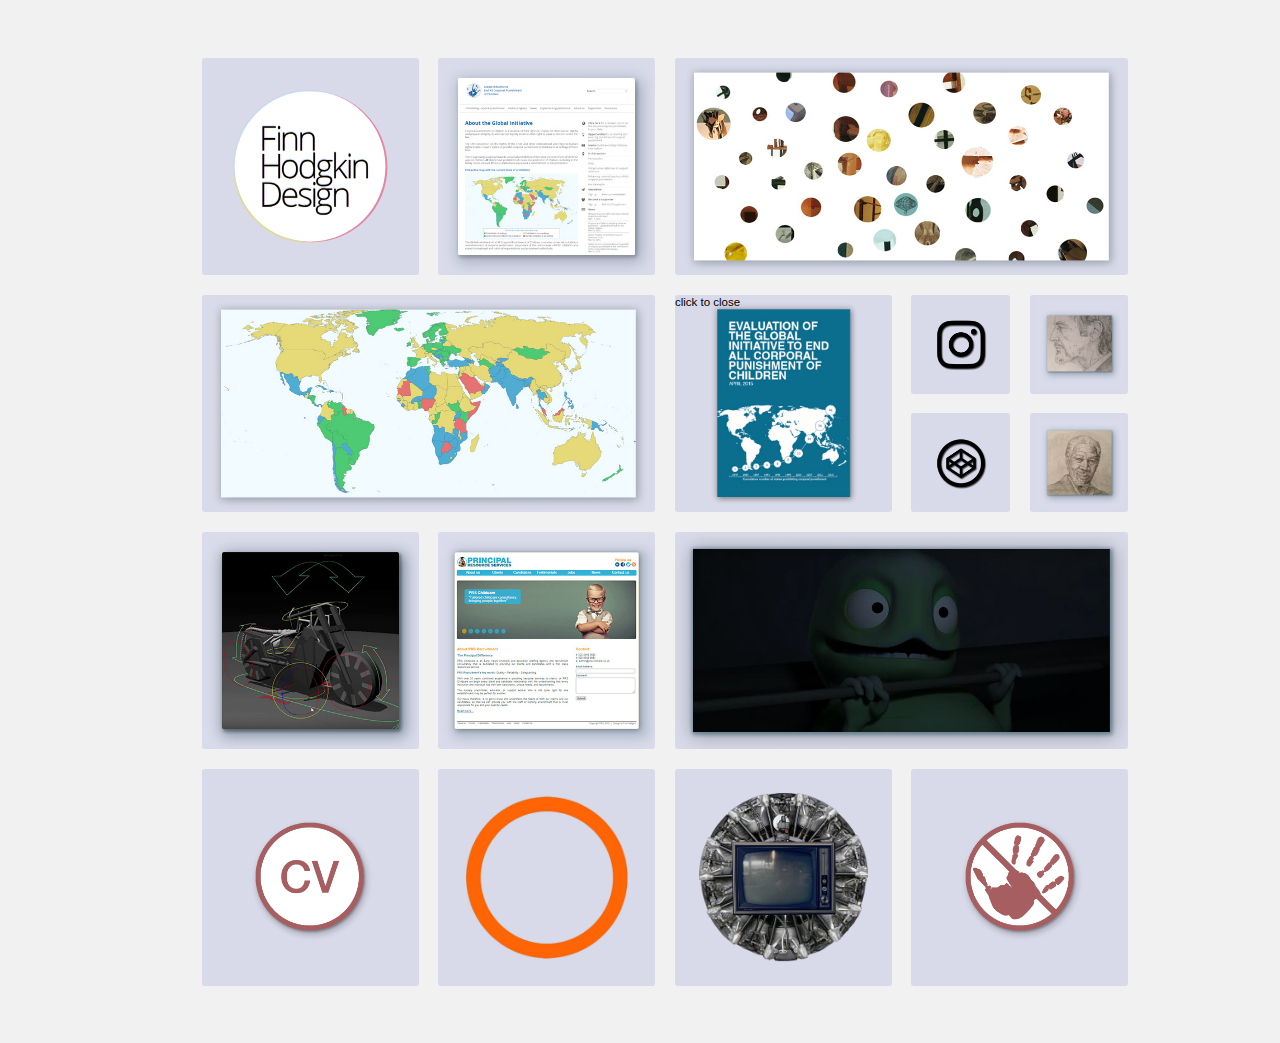
==== commit 479b204c: "Simplifying" ====
--- a/index.html
+++ b/index.html
@@ -1,16 +1,15 @@
 
-<!DOCTYPE html PUBLIC "-//W3C//DTD XHTML 1.1//EN"
-   "http://www.w3.org/TR/xhtml11/DTD/xhtml11.dtd">
-<html xmlns="http://www.w3.org/1999/xhtml" xml:lang="en">
-
+<!DOCTYPE html>
+<html>
 <head>
-<title>Finn Hodgkin Design</title>
-<meta http-equiv="content-type" content="text/html; charset=utf-8" />
-<meta name="viewport" content="initial-scale=1">
-
-<link rel="stylesheet" href="style.css" type="text/css" media="screen,projection" />
-<script src="https://ajax.googleapis.com/ajax/libs/jquery/1.11.1/jquery.min.js"></script>
-<script type='text/javascript' src="script.js"></script>
+  <title>Finn Hodgkin Design</title>
+  <meta charset="utf-8"/>
+  <meta name="description" content="Finn Hodgkin | Portfolio">
+  <meta name="viewport" content="initial-scale=1">
+  <link rel="stylesheet" href="style.css"/>
+  <link rel="shortcut icon" href="favicon.ico" >
+  <script src="https://ajax.googleapis.com/ajax/libs/jquery/1.11.1/jquery.min.js"></script>
+  <script type='text/javascript' src="script.js"></script>
 </head>
 
 <body>
@@ -38,15 +37,15 @@
 		<div class="clearBig"></div>
 
 		<div class="imageBox">
-			<div class="timage">
-				<p class="closeTimage">click to close</p>
+			<div class="ti b">
+				<p class="closeTi">click to close</p>
 			</div>
 		</div>
 
-		<a href="colourgame/colourgame.html" target="_blank" class="box" style="background-image:url('images/colourgame.jpg');">
-			<div class="boxHover"></div>
-			<div class="textLine lineCenter"></div>
-			<div class="textSlide slideCenter"><h3 style="color:#ec008c;">Javascript Colour Game</h3>2016<br/><br/>Reflex browser game created with JavaScript.</div>
+    <a href="images/GI-Evaluation.pdf" target="_blank" class="box" style="background-image:url('images/gi-evaluation.png'); background-size: 94.5%">
+				<div class="boxHover"></div>
+				<div class="textLine lineRight"></div>
+				<div class="textSlide slideRight"><h3 style="color:#fee900;">Global Initiative</h3>2015<br/><br/>Sixty page evaluation report for the Global Initiative. Layout and design by Finn.</div>
 		</a>
 
 		<a href="https://www.instagram.com/finnstagram90/" target="_blank" class="box tinyBox" style="background-image:url('images/insta.png'); background-size: 75% 75%;">
@@ -55,7 +54,7 @@
 		</a>
 
 
-		<a href="" class="image3 box tinyBox" style="background-image:url('images/al.jpg'); background-size: 90% 90%;">
+		<a href="" class="i1 box tinyBox" style="background-image:url('images/al.jpg'); background-size: 90% 90%;">
 				<div class="boxHover"></div>
 				<div class="textSlide slideTiny"><h3 style="text-align: center; color:#ec008c;"><br /><br />View</h3></div>
 		</a>
@@ -65,23 +64,23 @@
 				<div class="textSlide slideTiny"><h3 style="text-align: center; color:#ec008c;"><br /><br />Codepen</h3></div>
 		</a>
 
-		<a href="" class="image2 box tinyBox" style="background-image:url('images/morgan.jpg'); background-size: 90% 90%;">
+		<a href="" class="i2 box tinyBox" style="background-image:url('images/morgan.jpg'); background-size: 90% 90%;">
 				<div class="boxHover"></div>
 				<div class="textSlide slideTiny"><h3 style="text-align: center; color:#ec008c;"><br /><br />View</h3></div>
 		</a>
 
 		<div class="clear"></div>
 
-		<a href="images/LeafletCAU.pdf" target="_blank" class="box" style="background-image:url('images/leaflet.jpg')">
+    <a href="https://www.youtube.com/watch?v=R2-qhU2snUc" target="_blank" class="box" style="background-image:url('images/rigging.jpg'); background-size: 124% 124%;">
 				<div class="boxHover"></div>
-				<div class="textLine"></div>
-				<div class="textSlide"><h3 style="color:#fee900;">Children Are Unbeatable!</h3>2015<br/><br/>Recruitment leaflet for the Children Are Unbeatable! Alliance UK.</div>
+				<div class="textLine lineRight"></div>
+				<div class="textSlide slideRight"><h3 style="color:#00aeef;">Rigging reel</h3>2012<br/><br/>Reel of rigging work in Maya.</div>
 		</a>
 
-		<a href="images/GI-Evaluation.pdf" target="_blank" class="box" style="background-image:url('images/gi-evaluation.jpg')">
-				<div class="boxHover"></div>
-				<div class="textLine lineRight"></div>
-				<div class="textSlide slideRight"><h3 style="color:#fee900;">Global Initiative</h3>2015<br/><br/>Sixty page evaluation report for the Global Initiative. Layout and design by Finn.</div>
+    <a href="https://www.prs-recruitment.net" target="_blank" class="box" style="background-image:url('images/PRS.jpg'); background-size: 124% 124%;">
+					<div class="boxHover"></div>
+					<div class="textLine"></div>
+					<div class="textSlide"><h3 style="color:#ec008c;">PRS Recruitment</h3>2013<br/><br/>Wordpress re-design for an early years recruitment agency.</div>
 		</a>
 
 		<a href="https://www.youtube.com/watch?v=z1DUtppc62E" target="_blank" class="box bigBox" style="background-image:url('images/paint.jpg'); background-size: 100% 100%">
@@ -90,29 +89,29 @@
 					<div class="textSlideBig" style="height:90%;"><h3 style="color:#00aeef;">Scenes from Paint</h3>2012<br/><br/>Rendered scenes from an unfinished CGI animation project.<br/><br/>Rendering, lighting, rigging and animation by Finn Hodgkin.</div>
 		</a>
 
-		<a href="https://www.prs-recruitment.net" target="_blank" class="box" style="background-image:url('images/PRS.jpg'); background-size: 124% 124%;">
-					<div class="boxHover"></div>
-					<div class="textLine"></div>
-					<div class="textSlide"><h3 style="color:#ec008c;">PRS Recruitment</h3>2013<br/><br/>Wordpress re-design for an early years recruitment agency.</div>
-		</a>
+    <a href="images/FinnHodgkin-CV-2016.pdf" target="_blank" class="box" style="background-image:url('images/CV.png'); background-size: 60% 60%;">
+        <div class="boxHover"></div>
+        <div class="textLine lineRight"></div>
+        <div class="textSlide slideRight"><h3 style="color:#fee900;">CV</h3>2016<br/><br/>Up to date PDF with information on Finn's employment and education history.</div>
+    </a>
 
-		<a href="https://www.youtube.com/watch?v=R2-qhU2snUc" target="_blank" class="box" style="background-image:url('images/rigging.jpg'); background-size: 124% 124%;">
-				<div class="boxHover"></div>
-				<div class="textLine lineRight"></div>
-				<div class="textSlide slideRight"><h3 style="color:#00aeef;">Rigging reel</h3>2012<br/><br/>Reel of rigging work in Maya.</div>
-		</a>
-    
-		<a href="http://www.childrenareunbeatable.org.uk/" target="_blank" class="box" style="background-image:url('images/CAU.png');background-size: 60% 60%;">
-				<div class="boxHover"></div>
-				<div class="textLine"></div>
-				<div class="textSlide"><h3 style="color:#ec008c;">Children Are Unbeatable!</h3>2015<br/><br/>Responsive website and logo design for an anti-smacking charity based in the UK.</div>
-		</a>
+    <a href="colourgame/colourgame.html" target="_blank" class="box" style="background-image:url('images/colourgame.jpg');">
+      <div class="boxHover"></div>
+      <div class="textLine lineCenter"></div>
+      <div class="textSlide slideCenter"><h3 style="color:#ec008c;">Javascript Colour Game</h3>2016<br/><br/>Reflex browser game created with Javascript.</div>
+    </a>
 
-		<a href="images/FinnHodgkin-CV-2016.pdf" target="_blank" class="box" style="background-image:url('images/CV.png'); background-size: 60% 60%;">
-				<div class="boxHover"></div>
-				<div class="textLine lineRight"></div>
-				<div class="textSlide slideRight"><h3 style="color:#fee900;">CV</h3>2016<br/><br/>Up to date PDF with information on Finn's employment and education history.</div>
-		</a>
+    <a href="test/RandomQuoteMachine.html" target="_blank" class="box" style="background-image:url('images/quote.png'); background-size: 78%;">
+        <div class="boxHover"></div>
+        <div class="textLine"></div>
+        <div class="textSlide"><h3 style="color:#ec008c;">Random Quote Machine</h3>2016<br/><br/>Fun take on a Javascript challange to build a random quote app.</div>
+    </a>
+
+    <a href="http://www.childrenareunbeatable.org.uk/" target="_blank" class="box" style="background-image:url('images/CAU.png');background-size: 60% 60%;">
+        <div class="boxHover"></div>
+        <div class="textLine"></div>
+        <div class="textSlide"><h3 style="color:#ec008c;">Children Are Unbeatable!</h3>2015<br/><br/>Responsive website and logo design for an anti-smacking charity based in the UK.</div>
+    </a>
 
 		<div class="clear"></div>
 		<div id="hiddenMobileTest"></div>
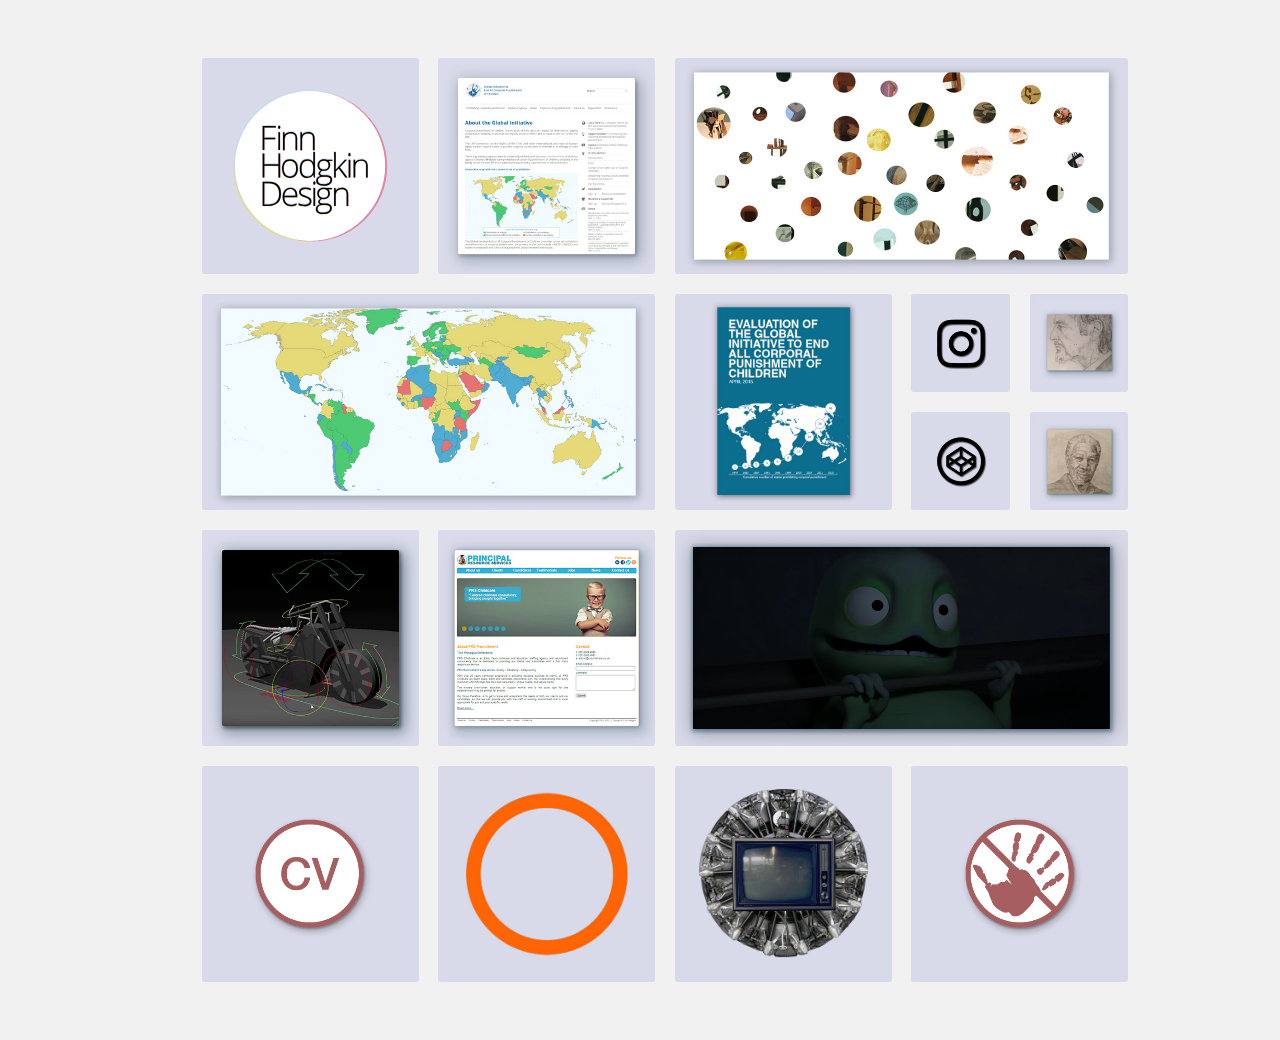
==== commit be94859f: "swapped jQuery for vanilla javascript" ====
--- a/index.html
+++ b/index.html
@@ -8,7 +8,9 @@
   <meta name="viewport" content="initial-scale=1">
   <link rel="stylesheet" href="style.css"/>
   <link rel="shortcut icon" href="favicon.ico" >
-  <script src="https://ajax.googleapis.com/ajax/libs/jquery/1.11.1/jquery.min.js"></script>
+  <!--[IF IE]>
+    <script src="https://ajax.googleapis.com/ajax/libs/jquery/1.11.1/jquery.min.js"></script>
+  <![endif]-->
   <script type='text/javascript' src="script.js"></script>
 </head>
 
@@ -37,7 +39,7 @@
 		<div class="clearBig"></div>
 
 		<div class="imageBox">
-			<div class="ti b">
+			<div id="ti" class="a">
 				<p class="closeTi">click to close</p>
 			</div>
 		</div>
@@ -54,7 +56,7 @@
 		</a>
 
 
-		<a href="" class="i1 box tinyBox" style="background-image:url('images/al.jpg'); background-size: 90% 90%;">
+		<a href="" id="i1" class="sketchL box tinyBox" style="background-image:url('images/al.jpg'); background-size: 90% 90%;">
 				<div class="boxHover"></div>
 				<div class="textSlide slideTiny"><h3 style="text-align: center; color:#ec008c;"><br /><br />View</h3></div>
 		</a>
@@ -64,7 +66,7 @@
 				<div class="textSlide slideTiny"><h3 style="text-align: center; color:#ec008c;"><br /><br />Codepen</h3></div>
 		</a>
 
-		<a href="" class="i2 box tinyBox" style="background-image:url('images/morgan.jpg'); background-size: 90% 90%;">
+		<a href="" id="i2" class="sketchL box tinyBox" style="background-image:url('images/morgan.jpg'); background-size: 90% 90%;">
 				<div class="boxHover"></div>
 				<div class="textSlide slideTiny"><h3 style="text-align: center; color:#ec008c;"><br /><br />View</h3></div>
 		</a>
@@ -97,14 +99,14 @@
 
     <a href="colourgame/colourgame.html" target="_blank" class="box" style="background-image:url('images/colourgame.jpg');">
       <div class="boxHover"></div>
-      <div class="textLine lineCenter"></div>
-      <div class="textSlide slideCenter"><h3 style="color:#ec008c;">Javascript Colour Game</h3>2016<br/><br/>Reflex browser game created with Javascript.</div>
+      <div class="textLine"></div>
+      <div class="textSlide"><h3 style="color:#ec008c;">Javascript Colour Game</h3>2016<br/><br/>Reflex browser game created with Javascript.</div>
     </a>
 
-    <a href="test/RandomQuoteMachine.html" target="_blank" class="box" style="background-image:url('images/quote.png'); background-size: 78%;">
+    <a href="http://finn-hodgkin-design.appspot.com/test/RandomQuoteMachine.html" target="_blank" class="box" style="background-image:url('images/quote.png'); background-size: 78%;">
         <div class="boxHover"></div>
-        <div class="textLine"></div>
-        <div class="textSlide"><h3 style="color:#ec008c;">Random Quote Machine</h3>2016<br/><br/>Fun take on a Javascript challange to build a random quote app.</div>
+        <div class="textLine lineRight"></div>
+        <div class="textSlide slideRight"><h3 style="color:#ec008c;">Random Quote Machine</h3>2016<br/><br/>Fun take on a Javascript challange to build a random quote app.</div>
     </a>
 
     <a href="http://www.childrenareunbeatable.org.uk/" target="_blank" class="box" style="background-image:url('images/CAU.png');background-size: 60% 60%;">
--- a/style.css
+++ b/style.css
@@ -46,23 +46,29 @@
 	z-index: 15;
 	float: left;
 }
-.timage{
+#ti{
 	position: absolute;
+	background:url('images/morgan.jpg') center center no-repeat #d9dae9; background-size: 100% 100%;
+	transition: all .3s ease;
 	display: none;
-	background:url('morgan.jpg') center center no-repeat #d9dae9; background-size: 100% 100%;
+	opacity: 0;
 }
-.closeTimage{
+.closeTi{
 	text-align:center;
 	padding-top:4.5%;
 	color:#9194a6;
 	font-size:135%;}
-.timagea{
-	background-image:url('images/morgan.jpg');
+.a{
+	background-image:url('images/morgan.jpg') !important;
 }
-.timageb{
-	background-image:url('images/al.jpg')}
-.active-slide{
-	display: block;
+.b{
+	background-image:url('images/al.jpg') !important
+}
+.active{
+	display: block !important;
+}
+.display{
+	opacity: 1 !important;
 }
 
 
@@ -137,6 +143,7 @@
 /*----------------CLEAR-AND-MISC--------------------*/
 .clear{	clear: both;margin: 0;padding: 0;}
 a{color: #dee0ff;}
+#hiddenMobileTest{float:right;}
 
 
 /*-----------MOBILE AND SMALLER SCREEN--------------*/
@@ -153,8 +160,12 @@
 	h2{font-size: 5.5vw;}
 	.title{font-size: 5.8vw;}
 	h3{font-size: 2.8vw;}
-	.timage{margin-left:.5%; width: 99%; margin-right:.5%; float: left;}
+	.ti{margin-left:.5%; width: 99%; margin-right:.5%; float: left;}
 	.clearBig{clear:both;}
 	.slideCenter{margin-top:52%;}
 	.lineCenter{margin-top:50%;}
 }
+@media screen
+and (max-width: 500px) {
+	#hiddenMobileTest{float:left;}
+}
